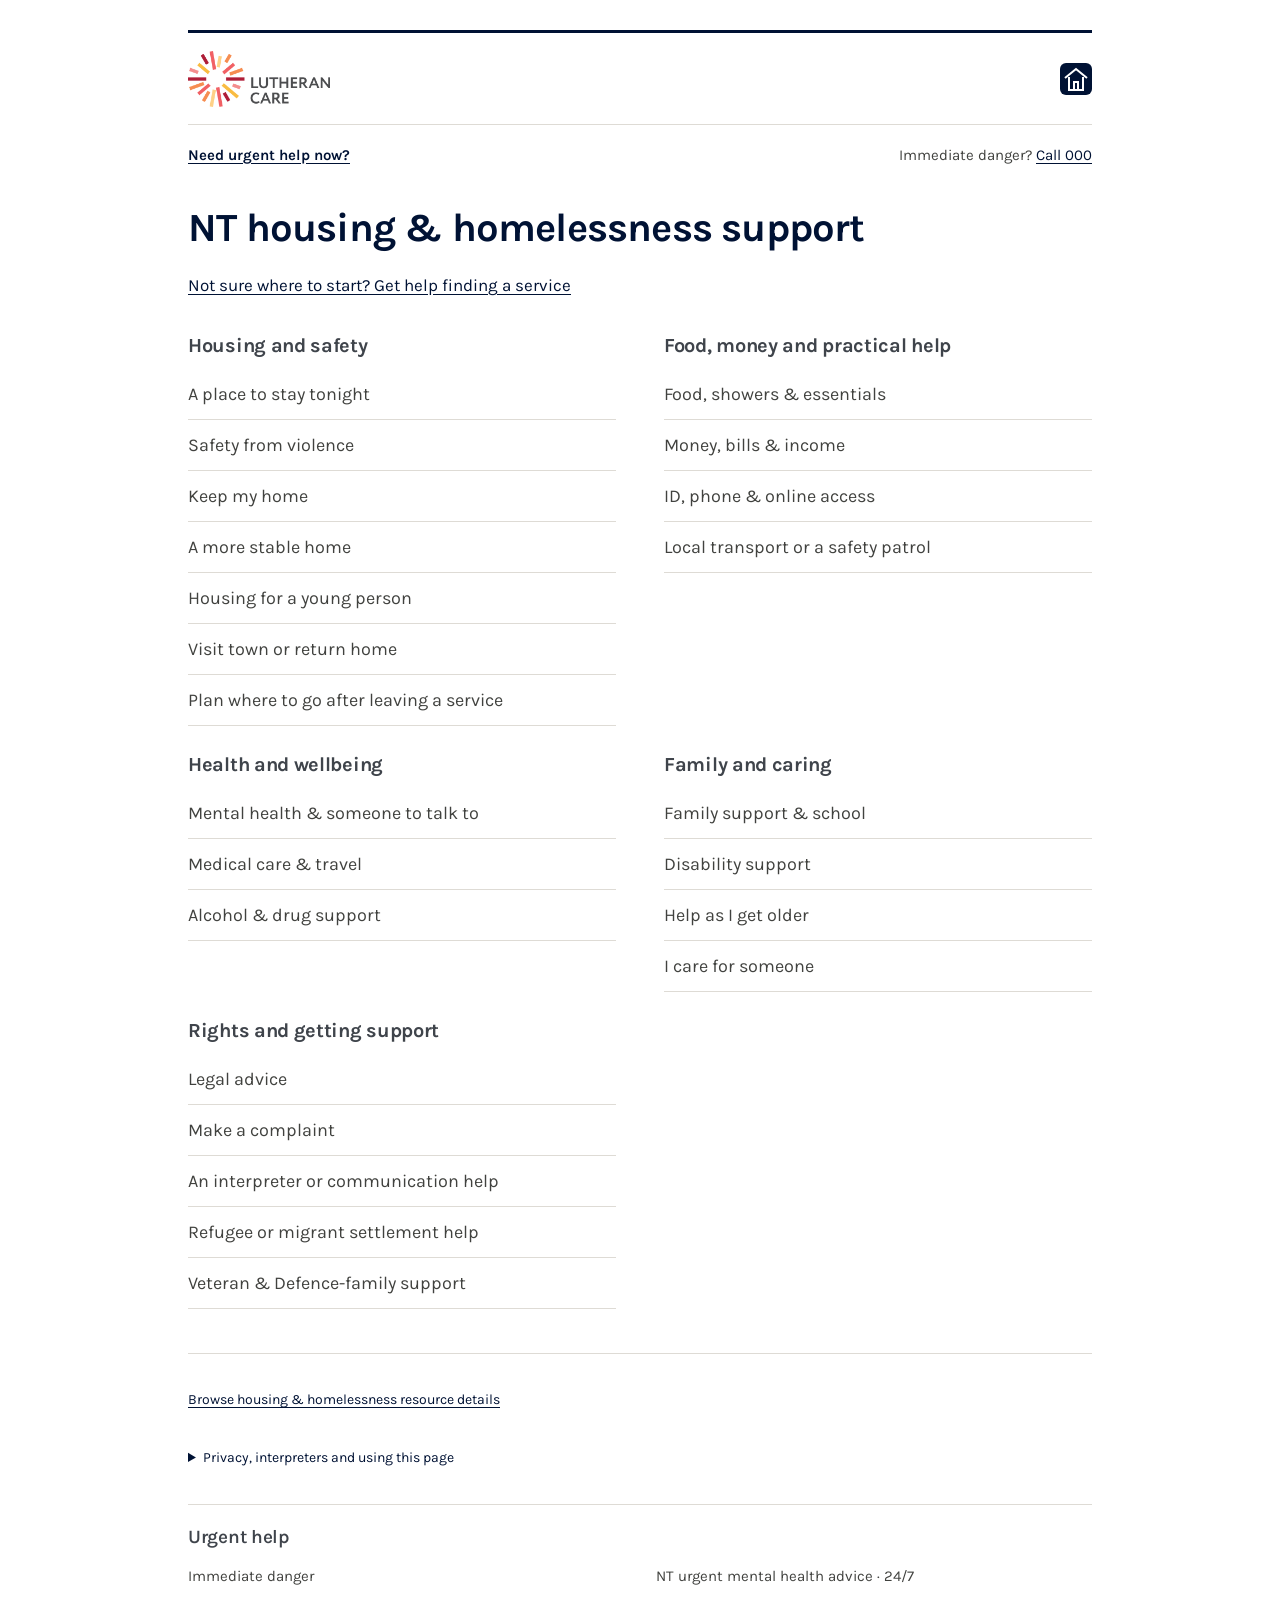
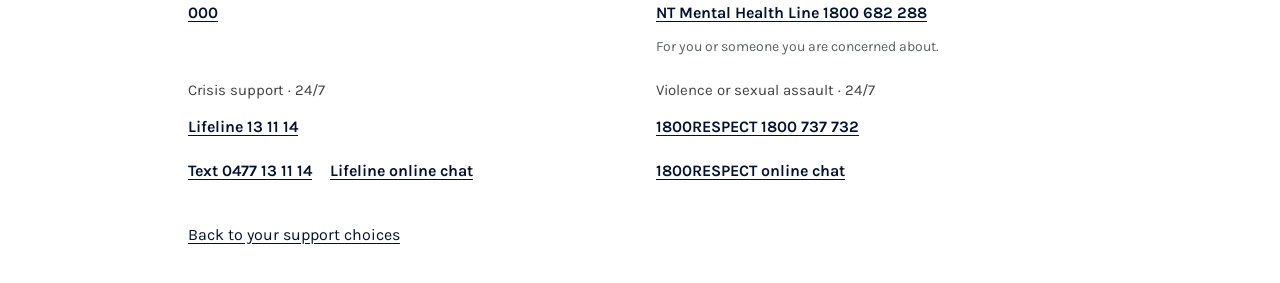
==== homelessness/index.html @ 1b8de9e5 "Clarify support typography and remove generic page copy" ====
<!doctype html>
<html lang="en">
<head>
  <meta charset="utf-8">
  <meta name="viewport" content="width=device-width, initial-scale=1">
  <meta name="theme-color" content="#001234">
  <meta name="referrer" content="no-referrer">
  <meta name="robots" content="noindex, nofollow">
  <meta name="description" content="Find housing and homelessness support in the Northern Territory, with contacts, costs and eligibility explained.">
  <meta http-equiv="Content-Security-Policy" content="default-src 'self'; script-src 'self'; style-src 'self'; img-src 'self'; font-src 'self'; connect-src 'none'; form-action 'none'; base-uri 'none'; object-src 'none'">
  <link rel="icon" href="assets/support-icon.svg" type="image/svg+xml">
  <title>NT housing & homelessness support | Lutheran Care</title>
  <link rel="stylesheet" href="support.css?v=20261005-typography-review">
  <script type="module" src="support.js?v=20261005-typography-review"></script>
</head>
<body class="support-homelessness">
  <a class="skip-link" href="#main">Skip to content</a>
  <div class="page-shell">
    <header class="site-header">
      <a href="index.html" aria-label="Support finder home"><img src="assets/lutheran-care-logo.png" width="152" height="60" alt="Lutheran Care"></a>
    </header>
    <nav class="quick-help" aria-label="Urgent support">
      <a href="#urgent-help" data-page-jump="urgent-help">Need urgent help now?</a>
      <span>Immediate danger? <a href="tel:000">Call 000</a></span>
    </nav>
    <main id="main" tabindex="-1">
      <div id="finder"></div>
      <noscript><h1>NT housing & homelessness support</h1><p>Housing and homelessness support in the Northern Territory. For immediate danger, call <a href="tel:000">000</a>. For violence support, call <a href="tel:1800737732">1800RESPECT 1800 737 732</a> (24/7).</p><p>Darwin single adults aged 18+: <a href="tel:0889971000">Sunrise Centre 08 8997 1000</a>, Mon–Fri 8am–4pm. Ask about assessment, fees and admission; no bed is confirmed. Central Intake's <a href="https://www.lutherancare.org.au/nt-cis-enquiries/">enquiry form</a> says 48 business hours and is not help for tonight.</p></noscript>
    </main>
    <footer>
      <p><a href="#directory">Browse housing & homelessness resource details</a></p>
      <details class="access-help"><summary>Privacy, interpreters and using this page</summary><p>Your choices stay on this page. No answers are submitted. Closing or reloading the page clears them; your browser may still keep page history.</p><p>Ask the service to arrange an interpreter or accessible contact method. Before sharing personal details, you can ask what it records and who can see it.</p></details>
      <section class="urgent" id="urgent-help" tabindex="-1" aria-labelledby="urgent-heading">
        <h2 id="urgent-heading">Urgent help</h2>
        <ul>
          <li><span>Immediate danger</span><a href="tel:000">000</a></li>
          <li><span>NT urgent mental health advice · 24/7</span><a href="tel:1800682288">NT Mental Health Line 1800 682 288</a><p>For you or someone you are concerned about.</p></li>
          <li><span>Crisis support · 24/7</span><a href="tel:131114">Lifeline 13 11 14</a><div class="urgent-actions"><a href="sms:0477131114">Text 0477 13 11 14</a><a href="https://www.lifeline.org.au/chat" rel="noreferrer">Lifeline online chat</a></div></li>
          <li><span>Violence or sexual assault · 24/7</span><a href="tel:1800737732">1800RESPECT 1800 737 732</a><div class="urgent-actions"><a href="https://www.1800respect.org.au/" rel="noreferrer">1800RESPECT online chat</a></div></li>
        </ul>
        <a class="urgent-return" href="#main" data-page-jump="main">Back to your support choices</a>
      </section>
    </footer>
  </div>
</body>
</html>
---- homelessness/support.css ----
@font-face {
  font-family: Karla;
  src: url("assets/Karla-Variable.ttf") format("truetype");
  font-weight: 200 800;
  font-display: swap;
}

/* Existing Karla body font; restrained accents and explicit text hierarchy. */
:root {
  --ink: #001234;
  --text: #41423f;
  --muted: #5b6066;
  --heading: #3f444b;
  --action: #b84527;
  --accent: #001234;
  --focus: #d3502d;
  --line: #dedbd5;
  --page: #fff;
  --soft: #f7f6f3;
  --selected: #fff4ed;
  --white: #fff;
  font-family: Karla, Arial, sans-serif;
  font-synthesis: none;
  color: var(--text);
  background: var(--page);
}

* { box-sizing: border-box; }
[hidden] { display: none !important; }
body { margin: 0; font-size: 17px; line-height: 1.65; }
button, input, select { font: inherit; }
button { cursor: pointer; }
button:disabled { cursor: default; opacity: .55; }
a { color: var(--accent); text-underline-offset: .2em; }
a:hover { text-decoration-thickness: 2px; }
a:focus-visible, button:focus-visible, input:focus-visible,
select:focus-visible, summary:focus-visible, [tabindex]:focus-visible {
  outline: 3px solid var(--focus);
  outline-offset: 4px;
}
::selection { background: #f4d2bc; color: var(--ink); }
p { max-width: 68ch; margin: 0 0 14px; }
h1, h2, h3 { color: var(--heading); font-weight: 600; }
h1 {
  max-width: none;
  margin: 0 0 12px;
  color: var(--ink);
  font-size: 40px;
  font-weight: 700;
  line-height: 1.15;
  letter-spacing: -.02em;
  text-wrap: wrap;
  overflow-wrap: normal;
  word-break: normal;
}
h2 { margin: 28px 0 12px; font-size: 23px; line-height: 1.3; letter-spacing: -.015em; }
h3 { margin: 0 0 8px; font-size: 22px; line-height: 1.3; letter-spacing: -.01em; }
main:focus { outline: none; }
.sr-only {
  position: absolute;
  width: 1px;
  height: 1px;
  padding: 0;
  margin: -1px;
  overflow: hidden;
  clip: rect(0, 0, 0, 0);
  white-space: nowrap;
  border: 0;
}
.skip-link { position: absolute; top: -100px; left: 20px; z-index: 5; background: var(--white); padding: 12px; }
.skip-link:focus { top: 8px; }

/* Specific titles and existing header markers identify each page. */
.page-shell { max-width: 1000px; margin: 0 auto; padding: 30px 48px 26px; }
.site-header {
  display: flex;
  align-items: center;
  gap: 24px;
  border-top: 3px solid var(--focus);
  border-bottom: 1px solid var(--line);
  padding: 18px 0 17px;
}
.site-header a { display: block; line-height: 0; }
.site-header img { display: block; width: 142px; height: auto; }
.site-header::after {
  content: "";
  display: block;
  width: 32px;
  height: 32px;
  flex: 0 0 32px;
  margin-left: auto;
  background: url("assets/support-icon.svg") center / contain no-repeat;
}
.support-homelessness .site-header { border-top-color: var(--ink); }
.support-defence .site-header { border-top-color: var(--focus); }
.quick-help {
  display: flex;
  align-items: center;
  justify-content: space-between;
  flex-wrap: wrap;
  gap: 0 24px;
  padding-top: 8px;
  font-size: 15px;
}
.quick-help > a { font-weight: 650; }
.quick-help a { display: inline-flex; align-items: center; min-height: 44px; }
.quick-help > span { color: var(--text); }
main { padding-top: 28px; min-height: 420px; }
.intro { margin-bottom: 26px; color: var(--muted); font-size: 18px; }
.back-nav {
  display: flex;
  align-items: center;
  flex-wrap: wrap;
  gap: 4px 24px;
  margin: 0 0 16px;
  font-size: 15px;
}
.back-nav a { display: inline-flex; align-items: center; min-height: 44px; }
.text-button {
  appearance: none;
  display: inline-flex;
  align-items: center;
  justify-content: center;
  min-height: 44px;
  padding: 6px 0;
  border: 0;
  background: none;
  color: var(--accent);
  text-decoration: underline;
  text-underline-offset: .2em;
}

/* Homepage links are plain rows, grouped only to make scanning easier. */
.home-groups { display: grid; grid-template-columns: repeat(2, minmax(0, 1fr)); gap: 26px 48px; }
.home-group { min-width: 0; }
.home-group h2 { margin: 0 0 10px; font-size: 20px; font-weight: 700; }
.home-links, .task-grid, .extra-task-grid { list-style: none; padding: 0; margin: 0; }
.home-links li { border-bottom: 1px solid var(--line); }
.home-links .extra-task-link { min-height: 50px; padding: 11px 0; color: var(--text); font-size: 18px; line-height: 1.45; text-decoration: none; }
.home-links .extra-task-link:hover strong { text-decoration: underline; text-underline-offset: .2em; }
.home-group h2 { scroll-margin-top: 24px; }
.task-link {
  display: flex;
  align-items: center;
  justify-content: space-between;
  gap: 16px;
  min-height: 50px;
  padding: 11px 0;
  color: var(--text);
  text-decoration: none;
}
.task-link > span { min-width: 0; }
.task-link strong { display: block; font-size: 18px; font-weight: 400; line-height: 1.45; }
.task-link small { display: block; margin-top: 4px; font-size: 15px; line-height: 1.4; color: var(--muted); }
.task-link svg { width: 19px; height: 19px; flex: 0 0 19px; stroke: var(--accent); }
.task-link:hover strong { text-decoration: underline; text-underline-offset: .2em; }
.task-link:focus-visible { outline-offset: 3px; }
.task-grid { display: grid; grid-template-columns: repeat(2, minmax(0, 1fr)); gap: 0 38px; }
.task-grid li { border-top: 1px solid var(--line); }
.task-choices .task-link { min-height: 64px; padding: 15px 0; }
.task-choices .task-link strong { font-size: 19px; }
.human-link { margin: 24px 0 0; font-size: 17px; }
.human-link a { display: inline-flex; align-items: center; min-height: 44px; }
.human-link + .human-link { margin-top: 10px; }
.intro + .human-link { margin: -10px 0 24px; }
.extra-help { margin-top: 28px; border-top: 1px solid var(--line); padding-top: 12px; }
.extra-help > summary { cursor: pointer; min-height: 44px; padding: 8px 0; font-size: 18px; font-weight: 650; }
.extra-task-grid { display: grid; grid-template-columns: repeat(2, minmax(0, 1fr)); column-gap: 38px; }
.extra-task-link { display: flex; align-items: center; min-height: 44px; padding: 9px 0; font-size: 16px; }
.extra-task-link strong { font-weight: 400; }
.home-help { margin: 12px 0 26px; }

/* Answers stay visible while one necessary question is asked at a time. */
.answer-record {
  max-width: 780px;
  margin: 18px 0 24px;
  padding: 4px 16px;
  border-radius: 4px;
  background: var(--soft);
  font-size: 16px;
}
.answer-record ul { list-style: none; margin: 0; padding: 0; }
.answer-record li { display: flex; align-items: center; justify-content: space-between; gap: 16px; padding: 8px 0; }
.answer-record li + li { border-top: 1px solid var(--line); }
.answer-record li > span { min-width: 0; }
.answer-record small, .answer-record strong { display: block; }
.answer-record small { font-size: 14px; line-height: 1.4; color: var(--muted); }
.answer-record strong { margin-top: 2px; color: var(--text); font-weight: 600; line-height: 1.5; }
.answer-record button, .answer-record a { flex-shrink: 0; min-height: 44px; }
.answer-record a { display: inline-flex; align-items: center; }
.handoff-context { margin-bottom: 18px; font-size: 16px; }
.question-area { max-width: 780px; margin-top: 24px; }
#support-flow { max-width: 780px; margin: 0; }
.flow-back { position: static; margin: 0 0 10px; }
.flow-back .text-button { justify-content: flex-start; }
.choice-fieldset { min-width: 0; max-width: 780px; margin: 0; padding: 0; border: 0; }
.choice-fieldset legend { max-width: 100%; width: 100%; margin-bottom: 16px; padding: 0; }
.choice-fieldset legend h2 { margin: 0; font-size: 26px; font-weight: 600; line-height: 1.3; }
#flow-questions legend h2, #support-contacts-heading { scroll-margin-top: clamp(80px, 25vh, 180px); }
.question-hint { margin: 0 0 16px; color: var(--muted); font-size: 16px; }
.choice-list { display: grid; grid-template-columns: repeat(2, minmax(0, 1fr)); gap: 10px; }
.choice-row {
  display: flex;
  align-items: flex-start;
  gap: 12px;
  min-height: 56px;
  padding: 13px 16px;
  border: 1px solid #8b8e91;
  border-radius: 4px;
  background: var(--white);
  cursor: pointer;
}
.choice-row > span { min-width: 0; }
.choice-row:hover { border-color: var(--accent); background: var(--soft); }
.choice-row:has(input:checked) { border-color: var(--accent); box-shadow: inset 0 0 0 1px var(--accent); background: var(--selected); }
.choice-row:has(input:focus-visible) { outline: 3px solid var(--focus); outline-offset: 3px; }
.choice-row input { width: 21px; height: 21px; flex: 0 0 21px; margin: 2px 0 0; accent-color: var(--accent); }
.choice-row input:focus-visible { outline: none; }
.choice-row strong { display: block; color: var(--text); font-size: 17px; line-height: 1.45; font-weight: 500; }
.choice-row small { display: block; margin-top: 4px; font-size: 14px; line-height: 1.55; color: var(--muted); }
.form-actions { position: static; display: flex; align-items: center; flex-wrap: wrap; gap: 12px 20px; margin: 18px 0 12px; }
.related-needs { display: flex; flex-direction: column; align-items: flex-start; gap: 8px; margin-top: 20px; font-size: 16px; }
.related-needs a { display: inline-flex; align-items: center; min-height: 44px; }
.topic-label, .quiet { color: var(--muted); font-size: 14px; }
.safety-note { max-width: 780px; }
.notice { margin: 0 0 20px; padding: 14px 18px; border-radius: 4px; background: var(--selected); font-size: 16px; line-height: 1.5; }
.error { color: #992824; font-size: 16px; }

/* Full contact cards keep direct actions and published conditions together. */
.flow-results { margin-top: 24px; }
.contacts-heading { margin-bottom: 16px; }
.contacts-heading h2 { margin: 0; color: var(--muted); font-size: 18px; font-weight: 500; line-height: 1.4; }
.service-card {
  min-width: 0;
  margin: 0 0 20px;
  padding: 24px;
  border: 1px solid var(--line);
  border-radius: 4px;
  background: var(--white);
}
.service-card-head { min-width: 0; margin-bottom: 16px; }
.service-card-head h3 { margin: 0 0 10px; color: var(--heading); font-size: 24px; font-weight: 600; line-height: 1.3; overflow-wrap: break-word; }
.service-card .offer { margin: 0 0 10px; color: var(--text); font-size: 17px; line-height: 1.6; }
.area { margin: 0 0 8px; font-size: 15px; color: var(--muted); }
.fit-note { margin: 0; font-size: 15px; line-height: 1.65; color: var(--muted); }
.contact-panel { min-width: 0; padding: 16px 18px; border-radius: 4px; background: var(--soft); }
.service-actions, .alt-actions { display: flex; align-items: center; flex-wrap: wrap; gap: 8px 18px; margin: 0 0 12px; }
.service-actions a, .alt-actions a { display: inline-flex; align-items: center; min-height: 44px; font-size: 16px; overflow-wrap: anywhere; }
.button {
  display: inline-flex;
  align-items: center;
  justify-content: center;
  max-width: 100%;
  min-height: 48px;
  padding: 11px 18px;
  border: 1px solid var(--action);
  border-radius: 4px;
  background: var(--action);
  color: var(--white);
  font-size: 17px;
  line-height: 1.35;
  font-weight: 600;
  text-align: center;
  text-decoration: none;
}
.button:hover { background: var(--ink); border-color: var(--ink); color: var(--white); text-decoration: underline; }
.button-secondary { border-color: var(--accent); background: var(--white); color: var(--accent); }
.service-actions .button { font-size: 17px; }
.button-secondary:hover { background: var(--selected); color: var(--accent); }
.contact-panel p { margin: 0 0 10px; font-size: 15px; line-height: 1.5; }
.contact-panel p:last-child { margin-bottom: 0; }
.contact-panel .hours { font-weight: 500; color: var(--text); }
.contact-panel .official, .contact-panel .another-contact, .alternative > .official {
  display: inline-flex;
  align-items: center;
  min-height: 44px;
  margin-right: 18px;
  font-size: 15px;
}
.contact-panel .notice { margin-bottom: 14px; padding: 12px; }
.published-contact { white-space: pre-line; }
.service-information, .service-qualifications { min-width: 0; margin-top: 16px; }
.fit, .access, .cost { color: var(--muted); font-size: 16px; line-height: 1.65; }
.fit strong, .access strong, .cost strong { color: var(--text); font-weight: 600; }
.service-information p, .service-qualifications p, .alternative p, .contact-panel p {
  white-space: pre-line;
  overflow-wrap: anywhere;
}
.service-information p:last-child, .service-qualifications p:last-child { margin-bottom: 0; }
.service-source { margin-top: 12px; font-size: 14px; color: var(--muted); }
.service-source summary { display: list-item; min-height: 44px; padding: 10px 0; color: var(--muted); cursor: pointer; }
.service-source ul { margin: 0; padding-left: 20px; }
.service-source a { display: inline-flex; align-items: center; min-height: 44px; overflow-wrap: anywhere; }
.service-source li + li { margin-top: 2px; }
.service-checked { margin: 12px 0 0; font-size: 14px; color: var(--muted); }
#support-answers, #support-contacts, #other-contacts { scroll-margin-top: 24px; }
#other-contacts:focus, .urgent:focus { outline: 2px solid var(--focus); outline-offset: 6px; }
.alternate-list { margin-top: 28px; }
.alternate-list > h2 { margin: 0 0 16px; font-size: 23px; }
.alternative:not(.service-card) { padding: 20px 0; border-top: 1px solid var(--line); }
.alternative p { margin-bottom: 10px; font-size: 16px; }
.alt-heading { display: flex; justify-content: space-between; align-items: baseline; gap: 24px; }
.more-services { margin-top: 24px; border-top: 1px solid var(--line); padding-top: 12px; }
.more-services > summary { min-height: 44px; padding: 8px 0; color: var(--accent); font-weight: 600; cursor: pointer; }
.more-services > div { margin-top: 10px; }
.say { margin-top: 20px; font-size: 16px; }
.say summary { min-height: 44px; width: fit-content; padding: 10px 0; color: var(--accent); cursor: pointer; }
.say p { margin: 8px 0 0; padding: 15px 18px; border-radius: 4px; background: var(--soft); }
.result-bottom { display: flex; align-items: center; justify-content: space-between; flex-wrap: wrap; gap: 8px 24px; margin-top: 24px; font-size: 16px; }
.result-bottom a { display: inline-flex; align-items: center; min-height: 44px; }
.eligibility-note { margin-top: 20px; color: var(--muted); font-size: 15px; }
/* Older resource/preference renderers retain these shared content classes. */
.result-layout { display: block; }
.result-main { min-width: 0; margin-bottom: 16px; }
.result-main .primary-service-heading { font-size: 24px; }
.result-main .offer { font-size: 18px; }
.context { margin-bottom: 18px; color: var(--muted); font-size: 15px; }
.context p { margin: 0; }

/* Optional support preferences and resource details. */
.support-preferences { margin-top: 28px; border-top: 1px solid var(--line); padding-top: 24px; }
.preference-fieldset { min-width: 0; max-width: 780px; margin: 0; padding: 0; border: 0; }
.preference-fieldset legend { margin-bottom: 10px; padding: 0; font-size: 21px; font-weight: 650; line-height: 1.3; }
.preference-list { display: grid; gap: 10px; }
.preference-list .choice-row { min-height: 52px; padding: 12px 16px; }
.preference-group { margin-top: 24px; }
.preference-group h2 { margin: 0 0 12px; font-size: 21px; }
.preference-note { font-size: 16px; }
.chat-options { margin-top: 16px; border-top: 1px solid var(--line); padding-top: 16px; }
.chat-options ul { list-style: none; padding: 0; margin: 0; }
.chat-options li { margin-bottom: 8px; }
.chat-options li a { display: inline-flex; align-items: center; min-height: 44px; font-size: 16px; font-weight: 600; }
.chat-options small { display: block; font-size: 13px; line-height: 1.4; color: var(--text); }
.directory-filters { display: grid; grid-template-columns: repeat(2, minmax(0, 1fr)); gap: 20px; margin: 24px 0; }
.directory-filters label { min-width: 0; font-weight: 650; }
.directory-filters select {
  display: block;
  width: 100%;
  max-width: 100%;
  min-height: 48px;
  margin-top: 8px;
  padding: 10px;
  border: 1px solid var(--muted);
  border-radius: 4px;
  background: var(--white);
  color: var(--ink);
  font-weight: 400;
}
.directory-count { font-size: 16px; color: var(--muted); }
.directory-card { padding: 12px 0; border-top: 1px solid var(--line); scroll-margin-top: 24px; }
.directory-card > summary { min-height: 44px; padding: 8px 0; color: var(--accent); font-size: 21px; font-weight: 650; cursor: pointer; overflow-wrap: anywhere; }
.directory-card > div { padding: 8px 12px 20px; }
.directory-card .alternative { margin: 0; padding: 0; border: 0; }
.directory-access { margin-top: 18px; border-top: 1px solid var(--line); padding-top: 12px; font-size: 16px; }
.directory-access h3 { font-size: 18px; }
.directory-access p, .directory-access li { overflow-wrap: anywhere; }

/* Emergency support stays available independently of the finder. */
footer { margin-top: 44px; border-top: 1px solid var(--line); padding-top: 24px; color: var(--muted); font-size: 14px; }
footer > p > a { display: inline-flex; align-items: center; min-height: 44px; }
.access-help { margin-bottom: 24px; }
.access-help summary { min-height: 44px; width: fit-content; padding: 10px 0; color: var(--accent); cursor: pointer; }
.access-help p { margin-top: 12px; font-size: 14px; }
.urgent { border-top: 1px solid var(--line); padding-top: 20px; scroll-margin-top: 24px; }
.urgent h2 { margin: 0 0 16px; font-size: 19px; }
.urgent ul { display: grid; grid-template-columns: repeat(2, minmax(0, 1fr)); gap: 22px 32px; list-style: none; margin: 0; padding: 0; }
.urgent li { min-width: 0; }
.urgent li span { display: block; margin-bottom: 4px; color: var(--text); font-size: 15px; line-height: 1.4; }
.urgent li a { display: inline-flex; align-items: center; min-height: 44px; max-width: 100%; font-size: 16px; font-weight: 650; overflow-wrap: anywhere; }
.urgent li p { margin: 0; font-size: 14px; }
.urgent-actions { display: flex; flex-wrap: wrap; gap: 0 18px; }
.urgent-return { display: inline-flex; align-items: center; min-height: 44px; margin-top: 20px; font-size: 16px; }
.checked { margin: 20px 0 0; font-size: 12px; }

@media (max-width: 700px) {
  .page-shell { padding: 22px 23px 24px; }
  .site-header { padding-top: 16px; padding-bottom: 15px; }
  .site-header img { width: 120px; }
  .quick-help { gap: 0 18px; font-size: 14px; padding-top: 6px; }
  main { padding-top: 22px; min-height: 0; }
  h1 { font-size: 32px; }
  .intro { font-size: 17px; margin-bottom: 24px; }
  .back-nav { margin-bottom: 14px; }
  .home-groups { grid-template-columns: 1fr; gap: 26px; }
  .home-group h2 { font-size: 20px; }
  .task-grid, .extra-task-grid { grid-template-columns: 1fr; }
  .task-link { min-height: 50px; padding: 11px 0; }
  .task-link strong { font-size: 18px; }
  .task-link small { font-size: 14px; }
  .task-choices .task-link { min-height: 60px; }
  .task-choices .task-link strong { font-size: 18px; }
  .human-link { font-size: 16px; margin-top: 20px; }
  .home-help { margin: 10px 0 24px; }
  .answer-record { padding: 4px 12px; margin-bottom: 22px; }
  .answer-record li { gap: 12px; }
  .question-area { margin-top: 22px; }
  .choice-fieldset legend h2 { font-size: 24px; }
  .choice-list { grid-template-columns: 1fr; }
  .choice-list-compact { grid-template-columns: repeat(2, minmax(0, 1fr)); }
  .choice-row { gap: 10px; padding: 12px; }
  .choice-row { scroll-margin-block: 18px; }
  .notice { padding: 14px 16px; font-size: 15px; }
  .contacts-heading h2 { font-size: 18px; }
  .service-card { padding: 18px 16px; margin-bottom: 18px; }
  .service-card-head h3 { font-size: 22px; }
  .service-card .offer { font-size: 17px; }
  .contact-panel { padding: 14px; }
  .service-actions { gap: 6px 14px; }
  .service-actions .button { width: 100%; }
  .service-information { margin-top: 14px; }
  .alt-heading { display: block; }
  .directory-filters { grid-template-columns: 1fr; gap: 14px; }
  .directory-card > div { padding-left: 0; padding-right: 0; }
  .urgent ul { grid-template-columns: 1fr; gap: 18px; }
  footer { margin-top: 36px; }
}

@media (max-width: 360px) {
  .page-shell { padding-inline: 18px; }
  .site-header img { width: 110px; }
}

@media (prefers-reduced-motion: reduce) {
  * { transition: none !important; scroll-behavior: auto !important; }
}

@media (forced-colors: active) {
  .site-header, .choice-row, .service-card, .contact-panel { border-color: CanvasText; }
  .choice-row:has(input:checked) { outline: 1px solid Highlight; box-shadow: none; }
}

@page { size: A4; margin: 14mm; }
@media print {
  html, body { background: #fff; }
  body { font-size: 16px; line-height: 1.4; }
  .page-shell { max-width: none; padding: 0; }
  .site-header { border-top: 0; padding: 0 0 12px; }
  main { padding-top: 20px; min-height: 0; }
  h1 { font-size: 26px; }
  h1, h2, h3 { break-after: avoid; }
  .back-nav, .skip-link, .quick-help, .help-index, .home-groups, .task-grid,
  .extra-help, .answer-record, .question-area, #support-flow,
  .form-actions, .flow-back, .related-needs, .result-bottom,
  .preference-fieldset, .access-help, .urgent, .say,
  .another-contact, .service-source, .directory-filters { display: none; }
  .service-source { display: block; margin-top: 8px; }
  .service-source > summary { display: block; min-height: 0; padding: 0; font-size: 13px; font-weight: 400; color: #444; list-style: none; }
  .service-source > summary::-webkit-details-marker { display: none; }
  .service-source > ul { display: none; }
  .flow-results { border: 0; margin: 0; padding: 0; }
  .contacts-heading { margin-bottom: 14px; }
  .service-card { margin-bottom: 16px; padding: 12px 0; border: 0; border-top: 1px solid #aaa; break-inside: avoid; }
  .service-card-head h3, .primary-service-heading { font-size: 22px; }
  .service-card .offer { font-size: 17px; }
  .contact-panel { margin: 0; padding: 8px 0; background: #fff; break-inside: avoid; }
  .contact-panel .button, .button { min-height: 0; border: 0; padding: 0; background: #fff; color: #111; text-align: left; justify-content: flex-start; }
  .service-actions, .alt-actions { display: block; margin-bottom: 8px; }
  .service-actions a, .alt-actions a, .contact-panel a, .alternative > .official { display: block; min-height: 0; max-width: 100%; margin: 0 0 6px; overflow-wrap: anywhere; }
  .service-actions .button { width: auto; }
  .service-information, .service-qualifications { margin-top: 10px; }
  .alternate-list, .support-preferences { margin-top: 18px; }
  .alternative, .directory-card { break-inside: avoid; }
  .alternative { padding: 12px 0; }
  a { color: #111; }
  .service-card a[href^="http"]::after,
  .service-card a[href^="mailto:"]::after,
  .result-layout a[href^="http"]::after,
  .result-layout a[href^="mailto:"]::after,
  .alternative a[href^="http"]::after,
  .alternative a[href^="mailto:"]::after,
  .notice a[href^="http"]::after {
    content: " — " attr(href);
    font-size: 12px;
    font-weight: 400;
    overflow-wrap: anywhere;
    word-break: break-word;
  }
  .more-services > summary { display: none; }
  .more-services > div { display: block !important; }
  .more-services::details-content { content-visibility: visible !important; display: block !important; }
  footer { display: block; margin-top: 10px; padding: 0; border: 0; }
  footer > p { display: none; }
  .checked { display: block; margin: 0; color: #444; font-size: 11px; }
}
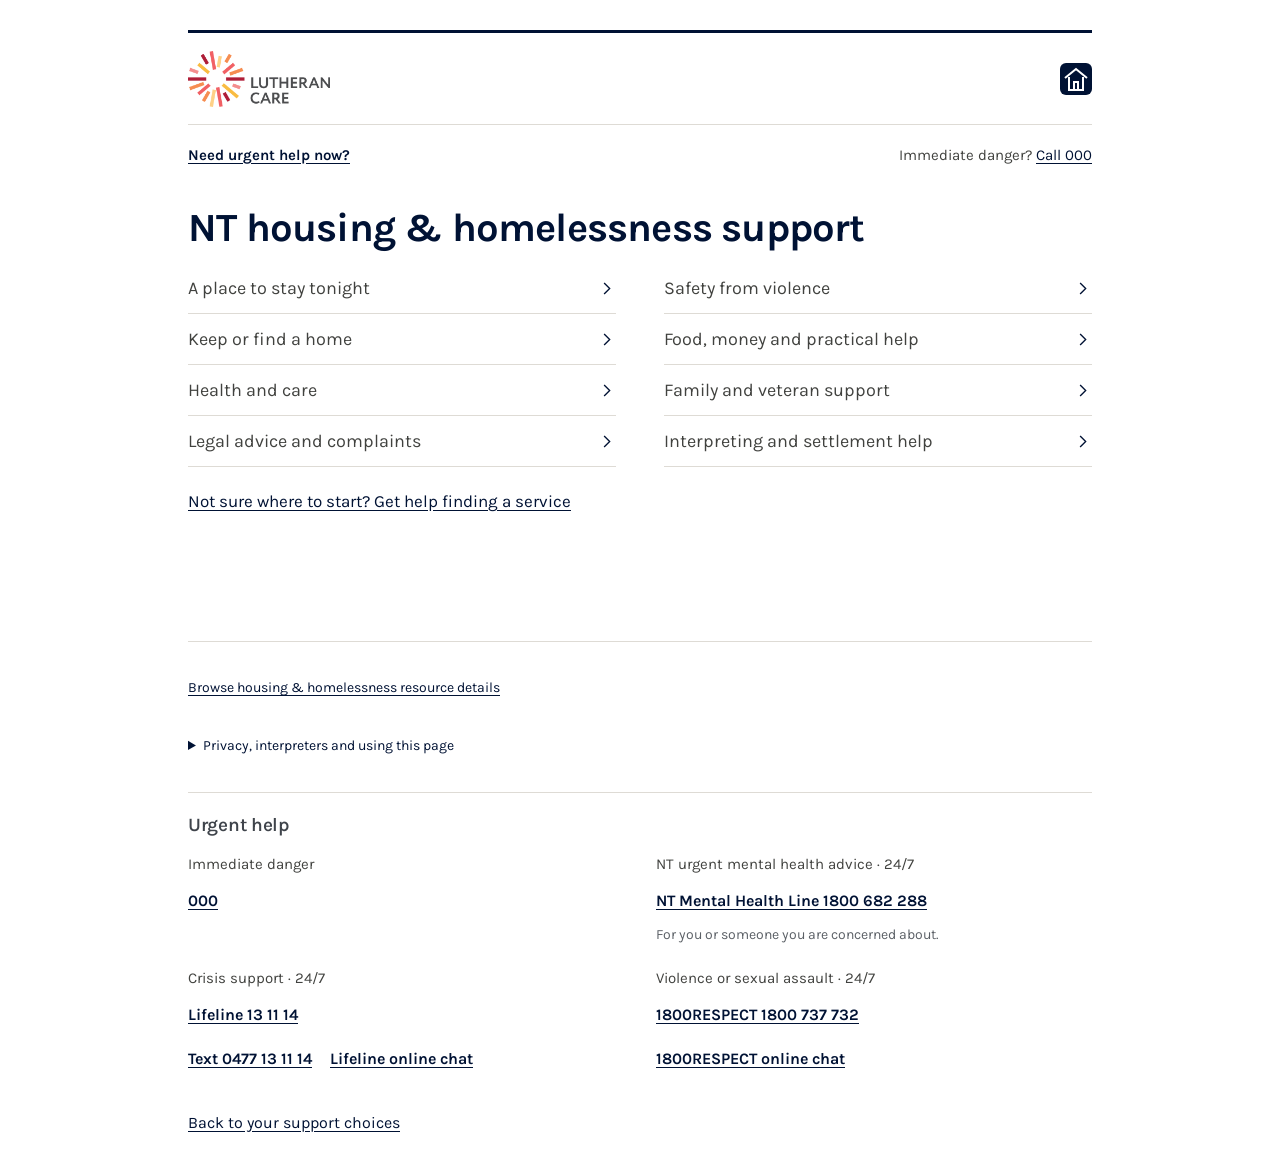
==== commit e0dc2a04: "Restore compact support entrances and defer detailed tasks" ====
--- a/homelessness/index.html
+++ b/homelessness/index.html
@@ -10,8 +10,8 @@
   <meta http-equiv="Content-Security-Policy" content="default-src 'self'; script-src 'self'; style-src 'self'; img-src 'self'; font-src 'self'; connect-src 'none'; form-action 'none'; base-uri 'none'; object-src 'none'">
   <link rel="icon" href="assets/support-icon.svg" type="image/svg+xml">
   <title>NT housing & homelessness support | Lutheran Care</title>
-  <link rel="stylesheet" href="support.css?v=20261005-typography-review">
-  <script type="module" src="support.js?v=20261005-typography-review"></script>
+  <link rel="stylesheet" href="support.css?v=20261006-home-density">
+  <script type="module" src="support.js?v=20261006-home-density"></script>
 </head>
 <body class="support-homelessness">
   <a class="skip-link" href="#main">Skip to content</a>
--- a/homelessness/support.css
+++ b/homelessness/support.css
@@ -132,6 +132,7 @@
 
 /* Homepage links are plain rows, grouped only to make scanning easier. */
 .home-groups { display: grid; grid-template-columns: repeat(2, minmax(0, 1fr)); gap: 26px 48px; }
+.home-entry-grid { display: grid; grid-template-columns: repeat(2, minmax(0, 1fr)); gap: 0 48px; }
 .home-group { min-width: 0; }
 .home-group h2 { margin: 0 0 10px; font-size: 20px; font-weight: 700; }
 .home-links, .task-grid, .extra-task-grid { list-style: none; padding: 0; margin: 0; }
@@ -243,7 +244,7 @@
 .service-card .offer { margin: 0 0 10px; color: var(--text); font-size: 17px; line-height: 1.6; }
 .area { margin: 0 0 8px; font-size: 15px; color: var(--muted); }
 .fit-note { margin: 0; font-size: 15px; line-height: 1.65; color: var(--muted); }
-.contact-panel { min-width: 0; padding: 16px 18px; border-radius: 4px; background: var(--soft); }
+.contact-panel { min-width: 0; padding: 0; background: none; }
 .service-actions, .alt-actions { display: flex; align-items: center; flex-wrap: wrap; gap: 8px 18px; margin: 0 0 12px; }
 .service-actions a, .alt-actions a { display: inline-flex; align-items: center; min-height: 44px; font-size: 16px; overflow-wrap: anywhere; }
 .button {
@@ -277,7 +278,7 @@
   margin-right: 18px;
   font-size: 15px;
 }
-.contact-panel .notice { margin-bottom: 14px; padding: 12px; }
+.contact-panel .notice { margin-bottom: 16px; padding: 0 0 0 12px; border-left: 3px solid var(--line); border-radius: 0; background: none; }
 .published-contact { white-space: pre-line; }
 .service-information, .service-qualifications { min-width: 0; margin-top: 16px; }
 .fit, .access, .cost { color: var(--muted); font-size: 16px; line-height: 1.65; }
@@ -381,6 +382,7 @@
   h1 { font-size: 32px; }
   .intro { font-size: 17px; margin-bottom: 24px; }
   .back-nav { margin-bottom: 14px; }
+  .home-entry-grid { grid-template-columns: 1fr; }
   .home-groups { grid-template-columns: 1fr; gap: 26px; }
   .home-group h2 { font-size: 20px; }
   .task-grid, .extra-task-grid { grid-template-columns: 1fr; }
@@ -391,10 +393,11 @@
   .task-choices .task-link strong { font-size: 18px; }
   .human-link { font-size: 16px; margin-top: 20px; }
   .home-help { margin: 10px 0 24px; }
-  .answer-record { padding: 4px 12px; margin-bottom: 22px; }
+  .answer-record { padding: 4px 12px; margin-bottom: 16px; }
   .answer-record li { gap: 12px; }
   .question-area { margin-top: 22px; }
-  .choice-fieldset legend h2 { font-size: 24px; }
+  .choice-fieldset legend { margin-bottom: 12px; }
+  .choice-fieldset legend h2 { font-size: 22px; line-height: 1.25; }
   .choice-list { grid-template-columns: 1fr; }
   .choice-list-compact { grid-template-columns: repeat(2, minmax(0, 1fr)); }
   .choice-row { gap: 10px; padding: 12px; }
@@ -404,7 +407,7 @@
   .service-card { padding: 18px 16px; margin-bottom: 18px; }
   .service-card-head h3 { font-size: 22px; }
   .service-card .offer { font-size: 17px; }
-  .contact-panel { padding: 14px; }
+  .contact-panel { padding: 0; }
   .service-actions { gap: 6px 14px; }
   .service-actions .button { width: 100%; }
   .service-information { margin-top: 14px; }
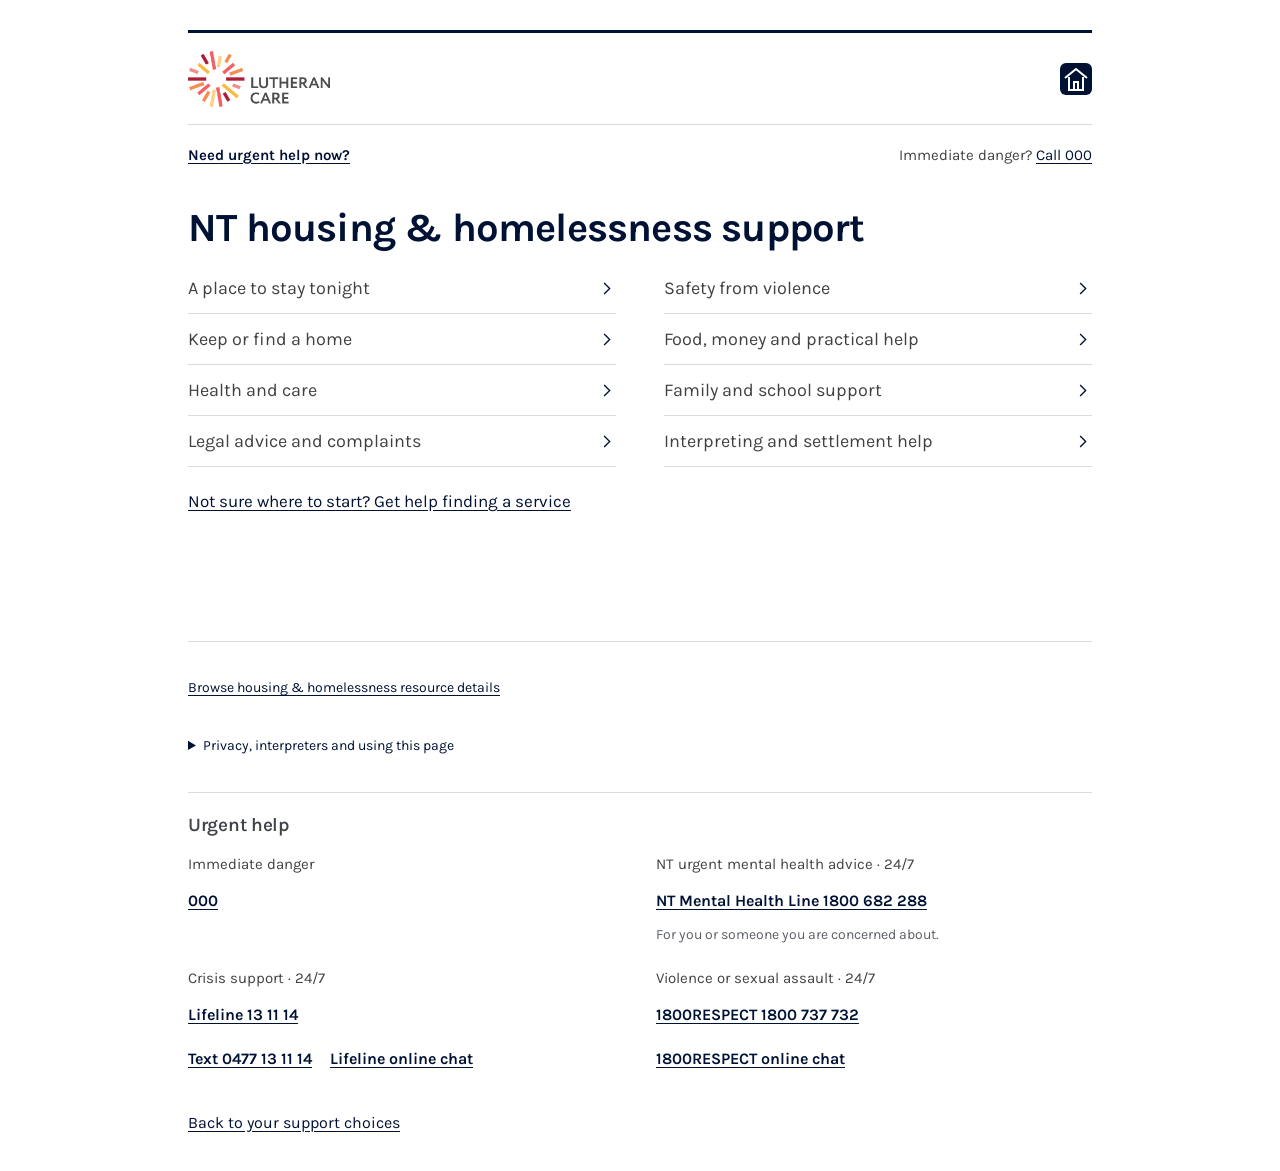
==== commit 11d90c42: "Correct resource scope and add one-click restart" ====
--- a/homelessness/index.html
+++ b/homelessness/index.html
@@ -11,7 +11,7 @@
   <link rel="icon" href="assets/support-icon.svg" type="image/svg+xml">
   <title>NT housing & homelessness support | Lutheran Care</title>
   <link rel="stylesheet" href="support.css?v=20261006-home-density">
-  <script type="module" src="support.js?v=20261006-home-density"></script>
+  <script type="module" src="support.js?v=20261006-housing-scope"></script>
 </head>
 <body class="support-homelessness">
   <a class="skip-link" href="#main">Skip to content</a>
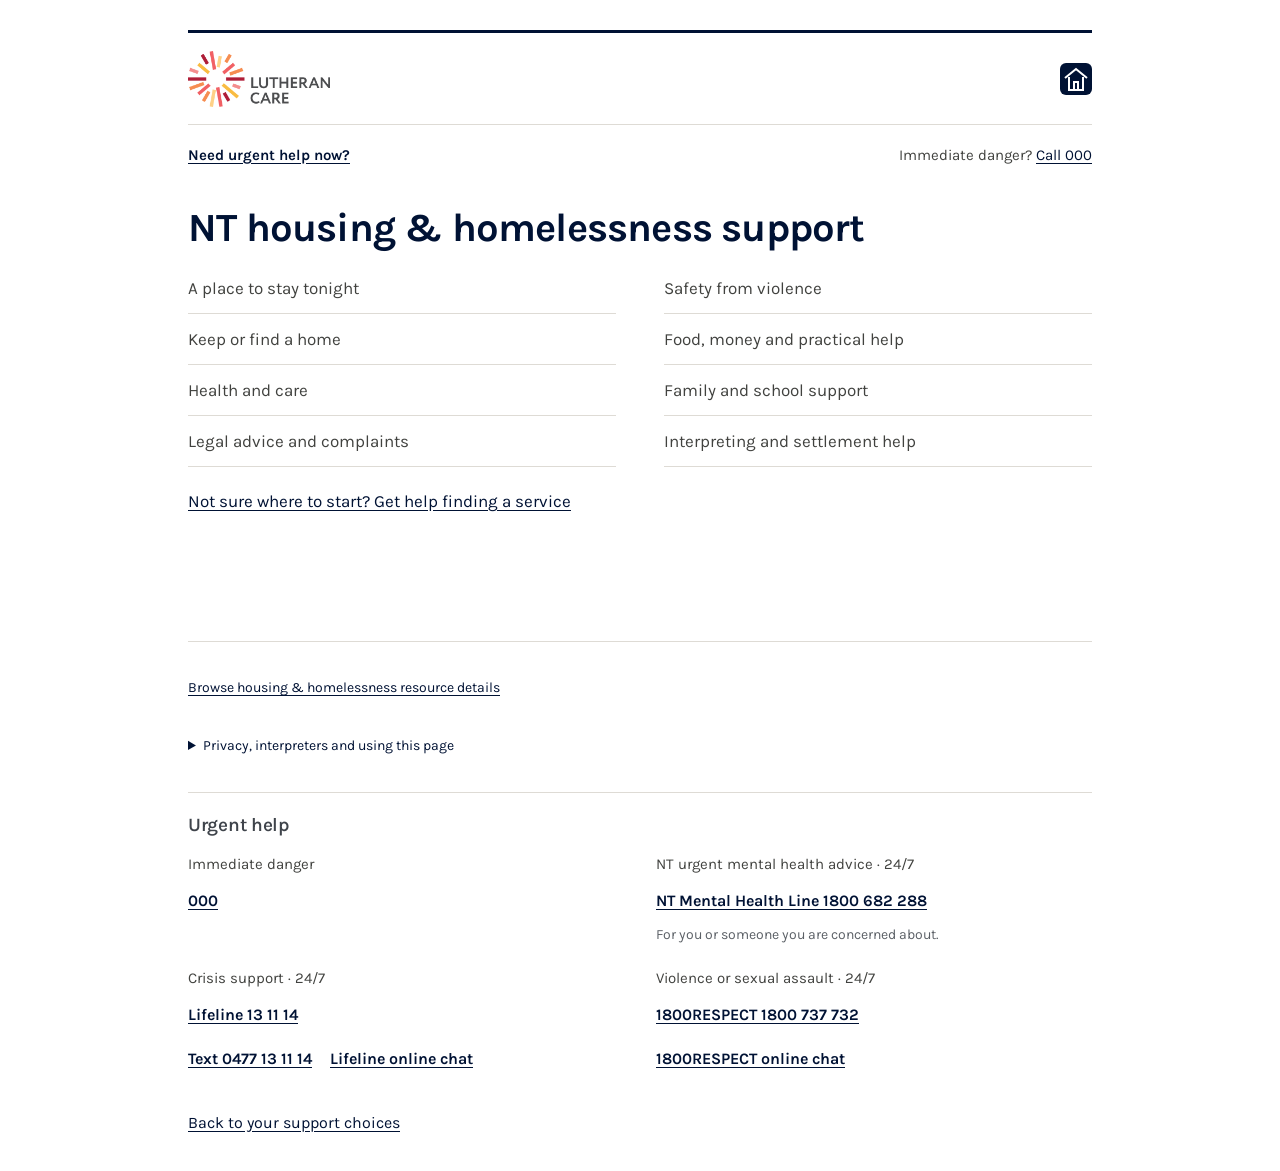
==== commit 85179518: "Rebuild support discovery around immediate contacts and optional narrowing" ====
--- a/homelessness/index.html
+++ b/homelessness/index.html
@@ -10,8 +10,8 @@
   <meta http-equiv="Content-Security-Policy" content="default-src 'self'; script-src 'self'; style-src 'self'; img-src 'self'; font-src 'self'; connect-src 'none'; form-action 'none'; base-uri 'none'; object-src 'none'">
   <link rel="icon" href="assets/support-icon.svg" type="image/svg+xml">
   <title>NT housing & homelessness support | Lutheran Care</title>
-  <link rel="stylesheet" href="support.css?v=20261006-home-density">
-  <script type="module" src="support.js?v=20261006-housing-scope"></script>
+  <link rel="stylesheet" href="support.css?v=20261006-results-final">
+  <script type="module" src="support.js?v=20261006-results-final"></script>
 </head>
 <body class="support-homelessness">
   <a class="skip-link" href="#main">Skip to content</a>
--- a/homelessness/support.css
+++ b/homelessness/support.css
@@ -195,6 +195,9 @@
 .flow-back { position: static; margin: 0 0 10px; }
 .flow-back .text-button { justify-content: flex-start; }
 .choice-fieldset { min-width: 0; max-width: 780px; margin: 0; padding: 0; border: 0; }
+#flow-questions .flow-question + .flow-question { margin-top: 32px; }
+#flow-questions .flow-question + .flow-question .choice-list { padding-top: 0; }
+.flow-results:not([hidden]) { margin-top: 32px; padding-top: 24px; border-top: 1px solid var(--line); }
 .choice-fieldset legend { max-width: 100%; width: 100%; margin-bottom: 16px; padding: 0; }
 .choice-fieldset legend h2 { margin: 0; font-size: 26px; font-weight: 600; line-height: 1.3; }
 #flow-questions legend h2, #support-contacts-heading { scroll-margin-top: clamp(80px, 25vh, 180px); }
@@ -485,3 +488,48 @@
   footer > p { display: none; }
   .checked { display: block; margin: 0; color: #444; font-size: 11px; }
 }
+
+/* Contacts appear independently of optional narrowing. */
+.discovery { margin-top: 32px; border-top: 1px solid var(--line); padding-top: 28px; }
+.discovery-heading { display:flex; align-items:flex-end; justify-content:space-between; gap:20px; flex-wrap:wrap; }
+.discovery-heading h2 { margin:0 0 8px; }
+.area-control { display:flex; align-items:center; gap:10px; margin-bottom:8px; }
+.area-control label { font-weight:700; }
+.area-control select { max-width:310px; width:100%; font:inherit; padding:8px 30px 8px 10px; border:1px solid #9d9fa3; border-radius:2px; background:white; color:var(--ink); }
+.chosen-refinements { font-size:0.93rem; margin:4px 0 18px; color:var(--muted); }
+.chosen-refinements:empty { display:none; }
+.refinement-panel { border:1px solid var(--line); margin:12px 0 24px; padding:0; }
+.refinement-panel>summary { padding:14px 16px; font-weight:700; cursor:pointer; color:var(--ink); }
+.refinement-panel>summary span { font-weight:400; font-size:0.95em; }
+.refinement-panel[open]>summary { border-bottom:1px solid var(--line); }
+#discovery-fields { padding:16px; }
+.optional-field { margin:0 0 24px; padding:0; border:0; }
+.optional-field:last-child { margin-bottom:0; }
+.optional-field legend,.field-label { font-weight:700; display:block; margin-bottom:10px; }
+.optional-field .choice-list { gap:7px; }
+.optional-field .choice-row { min-height:42px; padding:9px; }
+.optional-field .choice-row strong { font-size:0.96rem; }
+.age-input { width:110px; max-width:100%; font:inherit; border:1px solid #92969d; border-radius:2px; padding:10px; }
+.age-input[aria-invalid=true] { border-color:#b00020; }
+.field-error { color:#b00020; margin:6px 0 0; font-size:0.9rem; }
+.field-error:empty { display:none; }
+.other-options { margin:24px 0; border-top:1px solid var(--line); border-bottom:1px solid var(--line); padding:16px 0; }
+.other-options>summary { font-weight:700; cursor:pointer; color:var(--ink); }
+.other-contact-list { margin-top:20px; }
+.contact-shortlist .service-card { margin-top:0; margin-bottom:20px; }
+.result-notice { margin:0 0 20px; }
+.contact-action { display:block; margin:0 0 12px; font-weight:700; }
+#discovery-recovery { display:flex; flex-wrap:wrap; align-items:center; gap:18px; }
+@media(min-width:960px){
+ .discovery-layout:has(.refinement-panel[open]) { display:grid; grid-template-columns:minmax(220px,280px) minmax(0,1fr); gap:30px; align-items:start; }
+ .discovery-layout:has(.refinement-panel[open]) .refinement-panel { margin-top:0; }
+ .discovery-layout:has(.refinement-panel[open]) .choice-list-compact { grid-template-columns:1fr; }
+}
+@media print { .refinement-panel,.area-control,#discovery-recovery,.back-nav { display:none!important; } .discovery-layout { display:block!important; } }
+
+.optional-field-group { border-bottom:1px solid var(--line); }
+.optional-field-group:last-child { border-bottom:0; }
+.optional-field-group>summary { padding:12px 0; font-weight:700; cursor:pointer; }
+.optional-field-body { padding:4px 0 12px; }
+.optional-field-body .field-label,.optional-field-body legend { position:absolute; width:1px; height:1px; overflow:hidden; clip-path:inset(50%); }
+#discovery-fields { padding-top:4px; padding-bottom:4px; }
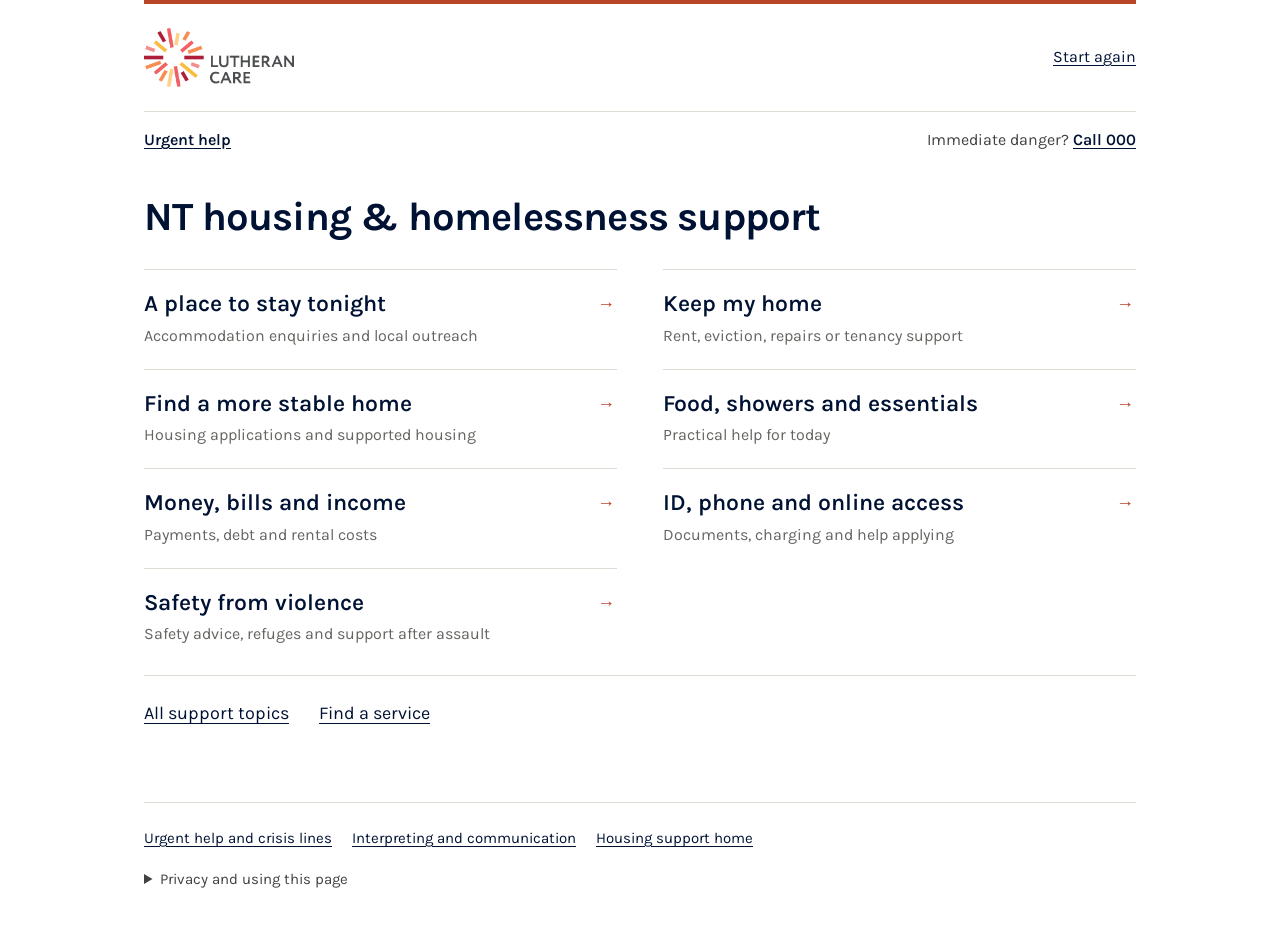
==== commit 06ac2d3f: "Replace homelessness matching with authored housing action pages" ====
--- a/homelessness/index.html
+++ b/homelessness/index.html
@@ -1,46 +1,15 @@
 <!doctype html>
-<html lang="en">
-<head>
-  <meta charset="utf-8">
-  <meta name="viewport" content="width=device-width, initial-scale=1">
-  <meta name="theme-color" content="#001234">
-  <meta name="referrer" content="no-referrer">
-  <meta name="robots" content="noindex, nofollow">
-  <meta name="description" content="Find housing and homelessness support in the Northern Territory, with contacts, costs and eligibility explained.">
-  <meta http-equiv="Content-Security-Policy" content="default-src 'self'; script-src 'self'; style-src 'self'; img-src 'self'; font-src 'self'; connect-src 'none'; form-action 'none'; base-uri 'none'; object-src 'none'">
-  <link rel="icon" href="assets/support-icon.svg" type="image/svg+xml">
-  <title>NT housing & homelessness support | Lutheran Care</title>
-  <link rel="stylesheet" href="support.css?v=20261006-results-final">
-  <script type="module" src="support.js?v=20261006-results-final"></script>
-</head>
-<body class="support-homelessness">
-  <a class="skip-link" href="#main">Skip to content</a>
-  <div class="page-shell">
-    <header class="site-header">
-      <a href="index.html" aria-label="Support finder home"><img src="assets/lutheran-care-logo.png" width="152" height="60" alt="Lutheran Care"></a>
-    </header>
-    <nav class="quick-help" aria-label="Urgent support">
-      <a href="#urgent-help" data-page-jump="urgent-help">Need urgent help now?</a>
-      <span>Immediate danger? <a href="tel:000">Call 000</a></span>
-    </nav>
-    <main id="main" tabindex="-1">
-      <div id="finder"></div>
-      <noscript><h1>NT housing & homelessness support</h1><p>Housing and homelessness support in the Northern Territory. For immediate danger, call <a href="tel:000">000</a>. For violence support, call <a href="tel:1800737732">1800RESPECT 1800 737 732</a> (24/7).</p><p>Darwin single adults aged 18+: <a href="tel:0889971000">Sunrise Centre 08 8997 1000</a>, Mon–Fri 8am–4pm. Ask about assessment, fees and admission; no bed is confirmed. Central Intake's <a href="https://www.lutherancare.org.au/nt-cis-enquiries/">enquiry form</a> says 48 business hours and is not help for tonight.</p></noscript>
-    </main>
-    <footer>
-      <p><a href="#directory">Browse housing & homelessness resource details</a></p>
-      <details class="access-help"><summary>Privacy, interpreters and using this page</summary><p>Your choices stay on this page. No answers are submitted. Closing or reloading the page clears them; your browser may still keep page history.</p><p>Ask the service to arrange an interpreter or accessible contact method. Before sharing personal details, you can ask what it records and who can see it.</p></details>
-      <section class="urgent" id="urgent-help" tabindex="-1" aria-labelledby="urgent-heading">
-        <h2 id="urgent-heading">Urgent help</h2>
-        <ul>
-          <li><span>Immediate danger</span><a href="tel:000">000</a></li>
-          <li><span>NT urgent mental health advice · 24/7</span><a href="tel:1800682288">NT Mental Health Line 1800 682 288</a><p>For you or someone you are concerned about.</p></li>
-          <li><span>Crisis support · 24/7</span><a href="tel:131114">Lifeline 13 11 14</a><div class="urgent-actions"><a href="sms:0477131114">Text 0477 13 11 14</a><a href="https://www.lifeline.org.au/chat" rel="noreferrer">Lifeline online chat</a></div></li>
-          <li><span>Violence or sexual assault · 24/7</span><a href="tel:1800737732">1800RESPECT 1800 737 732</a><div class="urgent-actions"><a href="https://www.1800respect.org.au/" rel="noreferrer">1800RESPECT online chat</a></div></li>
-        </ul>
-        <a class="urgent-return" href="#main" data-page-jump="main">Back to your support choices</a>
-      </section>
-    </footer>
-  </div>
-</body>
-</html>
+<html lang="en"><head>
+<meta charset="utf-8"><meta name="viewport" content="width=device-width, initial-scale=1">
+<meta name="theme-color" content="#001234"><meta name="referrer" content="no-referrer"><meta name="robots" content="noindex, nofollow">
+<meta name="description" content="Practical housing and homelessness support in the Northern Territory. Find accommodation enquiries, tenancy advice and local services.">
+<meta http-equiv="Content-Security-Policy" content="default-src 'self'; script-src 'self'; style-src 'self'; img-src 'self'; font-src 'self'; connect-src 'none'; form-action 'none'; base-uri 'none'; object-src 'none'">
+<link rel="icon" href="assets/support-icon.svg" type="image/svg+xml"><title>NT housing &amp; homelessness support | Lutheran Care</title>
+<link rel="stylesheet" href="actions.css?v=20261006-actions"><script type="module" src="actions.mjs?v=20261006-actions"></script>
+</head><body>
+<a class="skip" href="#main">Skip to content</a>
+<div class="shell"><header class="header"><a href="#home" aria-label="Housing support home"><img src="assets/lutheran-care-logo.png" width="150" height="60" alt="Lutheran Care"></a><nav aria-label="Page navigation"><button type="button" class="reset" data-reset>Start again</button></nav></header>
+<nav class="urgent-bar" aria-label="Urgent support"><a href="#urgent">Urgent help</a><span>Immediate danger? <a href="tel:000">Call 000</a></span></nav>
+<main id="main"><div id="content"></div><noscript><h1>NT housing &amp; homelessness support</h1><p>Immediate danger: <a href="tel:000">000</a>. Darwin single adults aged 18+: <a href="tel:0889971000">Sunrise Centre 08 8997 1000</a>, Mon–Fri 8am–4pm. Ask about assessment, admission and fees. Darwin or Katherine accommodation enquiries: <a href="tel:131812">Vinnies 13 18 12</a>; hostel and unit rules differ.</p><p>Central Intake is for assessment and referrals. Its phone-outage notice remains posted; the <a href="https://www.lutherancare.org.au/nt-cis-enquiries/" target="_blank" rel="noopener noreferrer">online enquiry</a> says a response within 48 business hours, not accommodation for tonight.</p></noscript></main>
+<footer class="footer"><div class="footer-links"><a href="#urgent">Urgent help and crisis lines</a><a href="#page/transport-communication">Interpreting and communication</a><a href="#home">Housing support home</a></div><details><summary>Privacy and using this page</summary><p>Searches stay in memory on this page and are not submitted. Start again clears them. Closing or reloading the page also clears them; your browser may keep page history. Contact links open the provider’s own service.</p><p>Ask the service to arrange an interpreter or an accessible contact method. Before sharing personal details, you can ask what it records and who can see it.</p></details></footer>
+</div></body></html>
--- a/homelessness/actions.css
+++ b/homelessness/actions.css
@@ -0,0 +1,11 @@
+@font-face{font-family:Karla;src:url('assets/Karla-Variable.ttf') format('truetype');font-weight:200 800;font-display:swap}
+:root{font-family:Karla,Arial,sans-serif;color:#41423f;background:white;--navy:#001234;--orange:#b84527;--line:#dedbd5;--soft:#f7f6f3}
+*{box-sizing:border-box}body{margin:0;font-size:18px;line-height:1.55}a{color:var(--navy);text-underline-offset:.2em}button,input,select{font:inherit}button{cursor:pointer}a:focus-visible,button:focus-visible,input:focus-visible,select:focus-visible,summary:focus-visible{outline:3px solid var(--orange);outline-offset:4px}h1,h2,h3{color:var(--navy);line-height:1.2}h1{font-size:40px;letter-spacing:-.02em;margin:20px 0 28px;font-weight:700}h2{font-size:27px;margin:30px 0 14px}h3{font-size:22px;margin:0 0 8px}p{margin:0 0 14px;max-width:72ch}ul{padding-left:24px}.shell{max-width:1080px;margin:auto;padding:0 44px}.header{border-top:4px solid var(--orange);border-bottom:1px solid var(--line);display:flex;align-items:center;justify-content:space-between;padding:24px 0;gap:20px}.header img{display:block;width:150px;height:auto}.header nav{display:flex;gap:26px;font-size:16px}.urgent-bar{display:flex;justify-content:space-between;gap:20px;padding:16px 0;font-size:16px}.urgent-bar a{font-weight:600}main{min-height:420px;padding:4px 0 50px}.skip{position:absolute;left:10px;top:-80px;background:white;padding:12px;z-index:2}.skip:focus{top:10px}.breadcrumb{display:flex;justify-content:space-between;gap:20px;font-size:16px;margin:10px 0 28px}.breadcrumb p{margin:0}.reset{border:0;padding:0;background:transparent;color:var(--navy);text-decoration:underline;text-underline-offset:.2em;white-space:nowrap}.lead{font-size:20px;margin-bottom:26px;color:#4d514f}.entrances{list-style:none;padding:0;margin:0;display:grid;grid-template-columns:1fr 1fr;column-gap:46px}.entrances li{border-top:1px solid var(--line)}.entrances a{display:block;text-decoration:none;padding:20px 30px 20px 0;position:relative}.entrances a:after{content:'→';position:absolute;right:2px;top:21px;color:var(--orange)}.entrances strong{display:block;font-size:23px;font-weight:600;line-height:1.25}.entrances span{display:block;color:#636561;font-size:16px;margin-top:5px}.entrances a:hover strong{text-decoration:underline}.home-tools{display:flex;gap:30px;padding:24px 0;border-top:1px solid var(--line);margin-top:8px}.place-list,.topic-list{display:grid;grid-template-columns:1fr 1fr;gap:0 34px;list-style:none;padding:0}.place-list a,.topic-list a{display:block;padding:13px 0;border-bottom:1px solid var(--line);text-decoration:none}.place-list a:hover,.topic-list a:hover{text-decoration:underline}.places-current{margin:0 0 28px;border-bottom:1px solid var(--line);padding-bottom:16px}.places-current summary{cursor:pointer;color:var(--navy);font-size:17px}.places-current .place-list{margin:14px 0 0}.place-list [aria-current]{font-weight:700;color:var(--orange)}.jump-links{display:flex;flex-wrap:wrap;gap:10px 22px;margin:0 0 24px;font-size:17px}.step{margin-bottom:30px}.service{border-top:1px solid var(--line);padding:22px 0}.service .where{color:#696b68;font-size:15px;margin-bottom:6px}.service .who{color:#303731;margin-bottom:10px}.service .access{font-size:17px;margin-bottom:14px}.service .access strong{font-weight:600}.actions{display:flex;flex-wrap:wrap;gap:10px;margin:12px 0}.action{display:inline-block;border:1px solid var(--navy);border-radius:2px;padding:8px 12px;text-decoration:none;font-size:16px;line-height:1.3}.action:first-child{background:var(--navy);color:white}.action:hover{background:var(--soft);color:var(--navy)}.details-link{font-size:16px}.notice{padding:18px 20px;background:var(--soft);border-left:3px solid var(--orange);margin:16px 0 24px;font-size:17px}.notice p:last-child{margin:0}.source-details{margin-top:14px;font-size:16px}.source-details summary{cursor:pointer;color:var(--navy)}.source-details .published-contact{white-space:pre-line;margin-top:12px}.sources{display:flex;gap:12px;flex-wrap:wrap;font-size:15px}.checked{font-size:14px;color:#676a66;margin:10px 0 0}.section-choice{border-top:1px solid var(--line);margin-top:0;padding:18px 0}.section-choice>summary{font-size:23px;font-weight:600;color:var(--navy);cursor:pointer;line-height:1.3}.section-choice>summary .count{font-size:15px;color:#646762;font-weight:400;display:block;margin:6px 0 0 19px}.section-choice>p{margin-top:18px}.section-choice .service{padding-left:18px}.related{border-top:1px solid var(--line);margin-top:30px;padding-top:12px}.related ul{list-style:none;padding:0}.related li{margin-bottom:12px}.directory-form{display:grid;grid-template-columns:2fr 1fr;gap:16px;background:var(--soft);padding:18px;margin-bottom:22px}.directory-form label{display:block;font-size:16px}.directory-form input,.directory-form select{width:100%;padding:10px;background:white;border:1px solid #a7aaa4;border-radius:2px;margin-top:6px}.directory-form .clear{align-self:end;justify-self:start;border:0;background:transparent;text-decoration:underline;color:var(--navy);padding:0;font-size:16px}.directory-count{font-size:16px}.record-list{list-style:none;padding:0}.record-list li{border-top:1px solid var(--line);padding:17px 0}.record-list a{font-size:21px;font-weight:600}.record-list p{font-size:16px;margin:5px 0 0;color:#62655f}.facts{display:grid;grid-template-columns:140px 1fr;gap:12px 26px;margin:24px 0}.facts dt{font-weight:600;color:var(--navy)}.facts dd{margin:0;white-space:pre-line}.footer{border-top:1px solid var(--line);padding:24px 0 40px;font-size:15px}.footer-links{display:flex;flex-wrap:wrap;gap:20px}.footer details{margin-top:18px}.footer summary{cursor:pointer}.footer details p{margin-top:12px}.urgent-list{list-style:none;padding:0}.urgent-list li{border-top:1px solid var(--line);padding:20px 0}.urgent-list h2{font-size:23px;margin:0 0 12px}h1:focus{outline:none}
+@media(max-width:680px){body{font-size:17px}.shell{padding:0 22px}.header{padding:19px 0}.header img{width:132px}.header nav{gap:14px;font-size:14px}.urgent-bar{font-size:14px;gap:14px}h1{font-size:34px;margin-top:14px;margin-bottom:22px}h2{font-size:25px}.entrances{grid-template-columns:1fr}.entrances a{padding:17px 25px 17px 0}.entrances strong{font-size:22px}.entrances a:after{top:17px}.breadcrumb{font-size:15px;margin-bottom:22px}.lead{font-size:18px}.place-list,.topic-list{grid-template-columns:1fr}.home-tools{gap:20px;font-size:16px}.jump-links{display:block}.jump-links a{display:block;margin:10px 0}.service{padding:20px 0}.service h3{font-size:21px}.section-choice>summary{font-size:21px}.section-choice .service{padding-left:0}.facts{display:block}.facts dt{margin-top:18px}.facts dd{margin-top:4px}.directory-form{grid-template-columns:1fr}.action{font-size:15px}.notice{padding:15px}main{padding-bottom:32px}}
+@media print{.header nav,.urgent-bar,.breadcrumb,.footer,.actions,.directory-form{display:none}.shell{max-width:none;padding:0}.section-choice{display:block}.source-details{display:block}a{color:black}.service{break-inside:avoid}}
+
+.programme-choice{border-top:1px solid var(--line);padding:16px 0;margin-top:14px}.programme-choice>summary{cursor:pointer;color:var(--navy);font-size:20px;font-weight:600}.programme-choice>summary>span{display:block;color:#535952;font-size:16px;font-weight:400;margin:6px 0 0 19px}.programme-choice .service{border-top:0;padding-bottom:8px}.section-choice>summary .count{margin-left:19px}.step:first-of-type h2{margin-top:22px}.places-current{padding-bottom:12px;margin-bottom:18px}
+
+.compact-places{display:flex;flex-wrap:wrap;gap:8px 16px;border-top:1px solid var(--line);border-bottom:1px solid var(--line);padding:12px 0;margin:0 0 22px}.compact-places a{display:inline-block;padding:5px 0;border:0;font-size:15px;line-height:1.25;text-decoration:underline}.compact-places [aria-current]{background:#fff1e6;padding:5px 8px;color:#8b351d;text-decoration:none}.offer{font-size:17px}
+.action{max-width:100%;overflow-wrap:anywhere}.sources a,.facts dd{overflow-wrap:anywhere}
+.regional-actions .action{background:transparent;color:var(--navy)}.return-link{font-size:16px;margin-top:18px}
